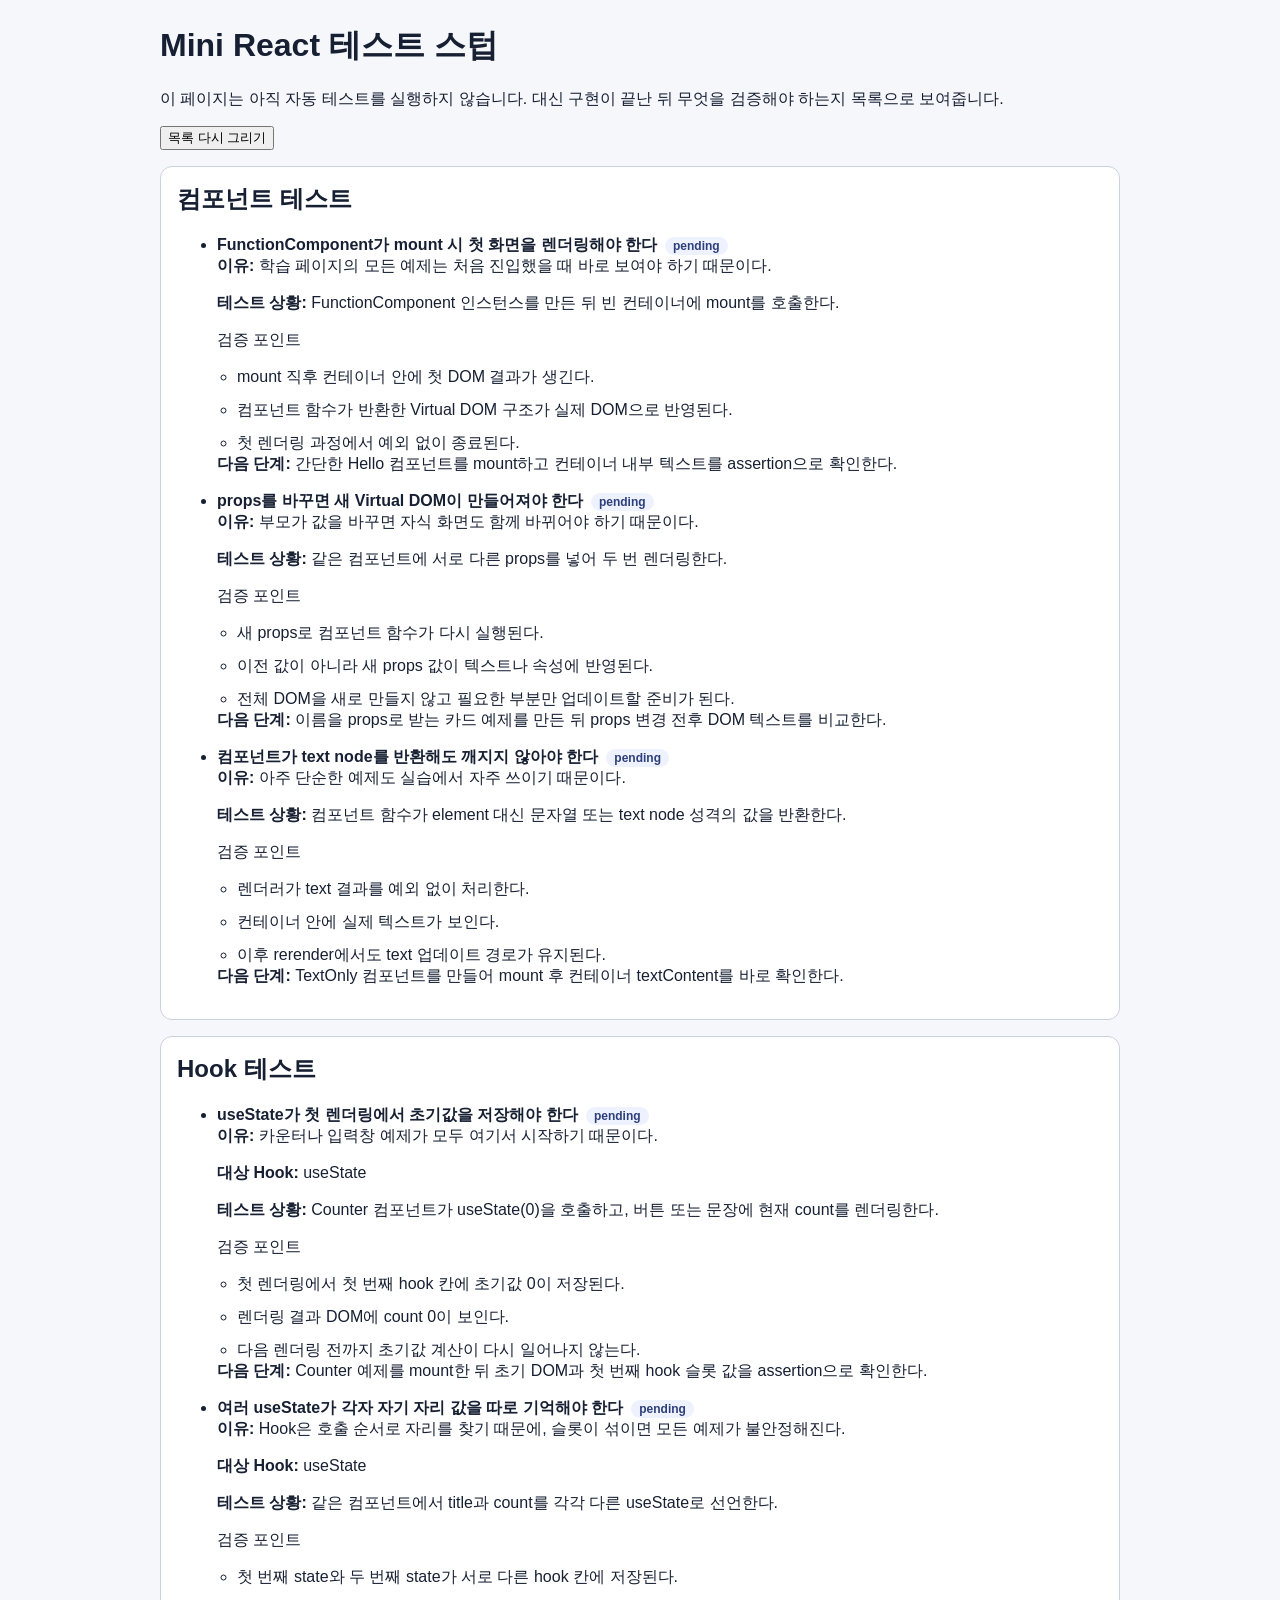
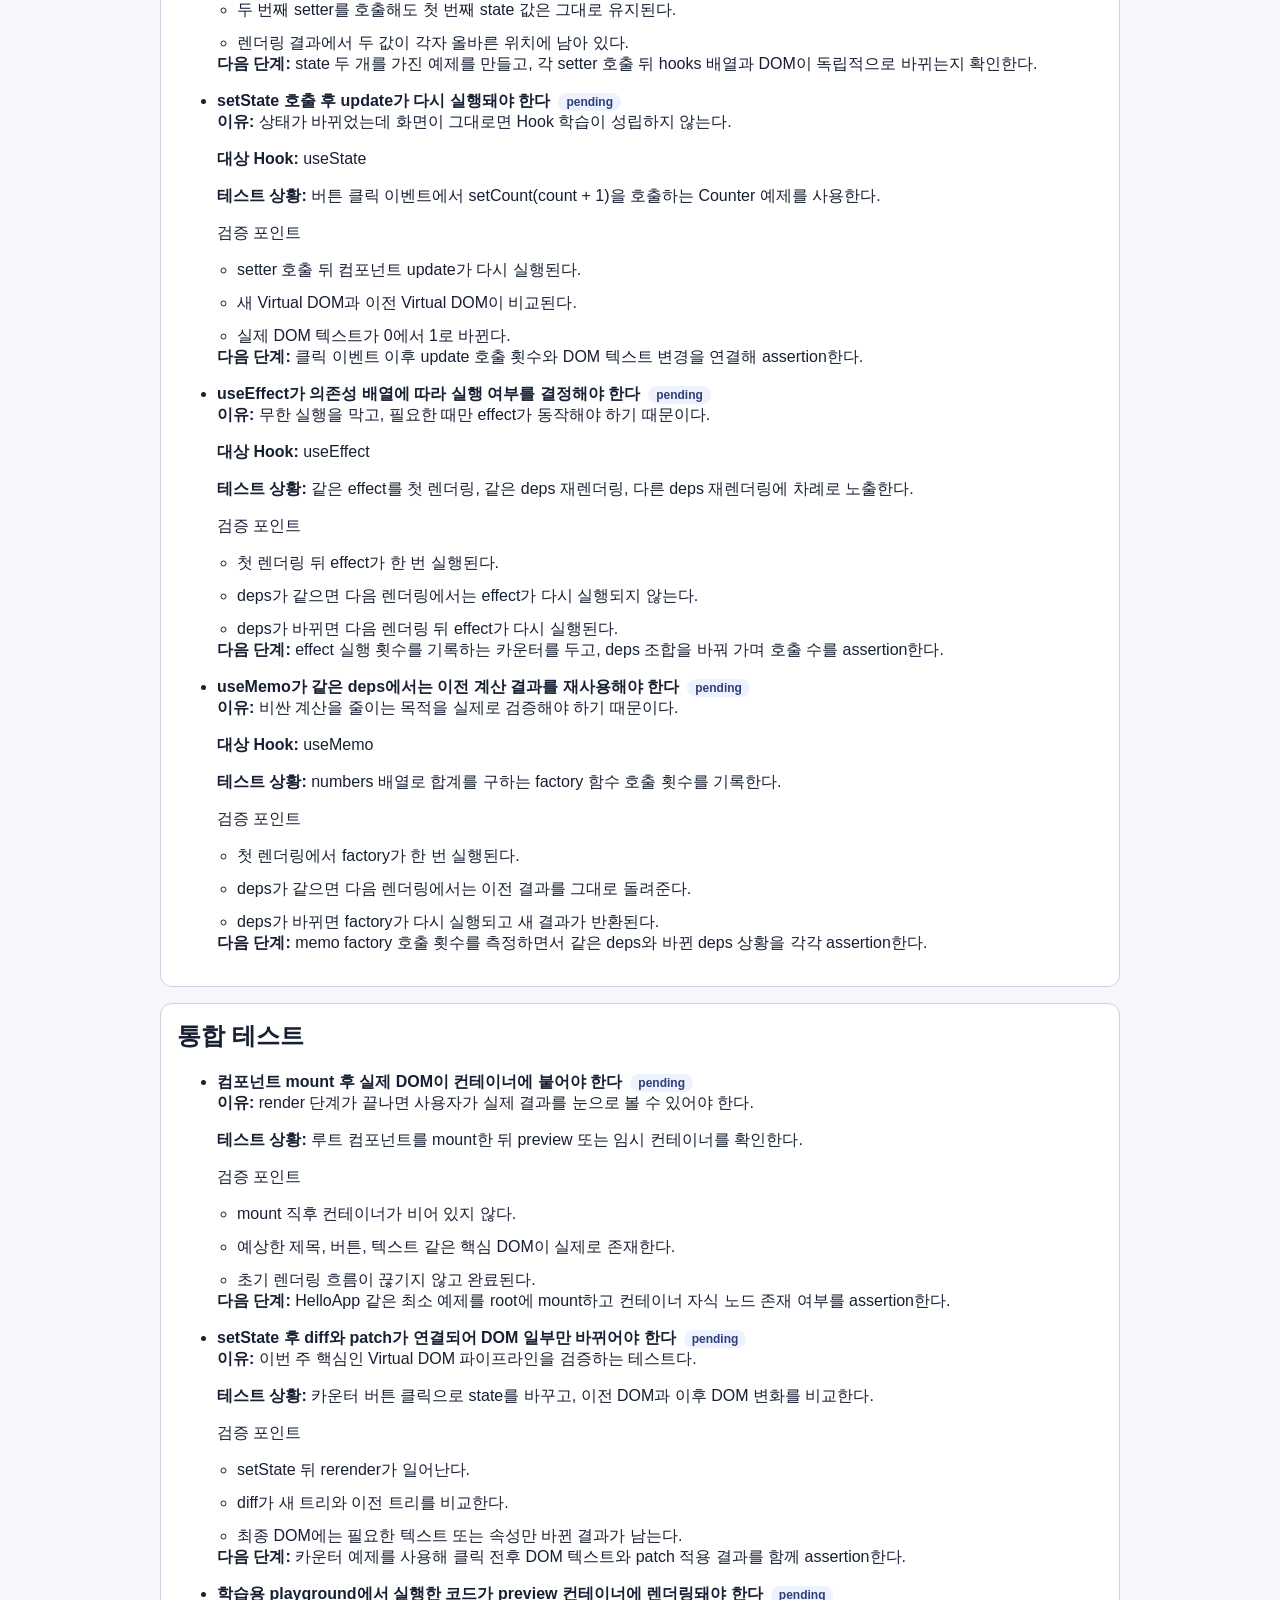
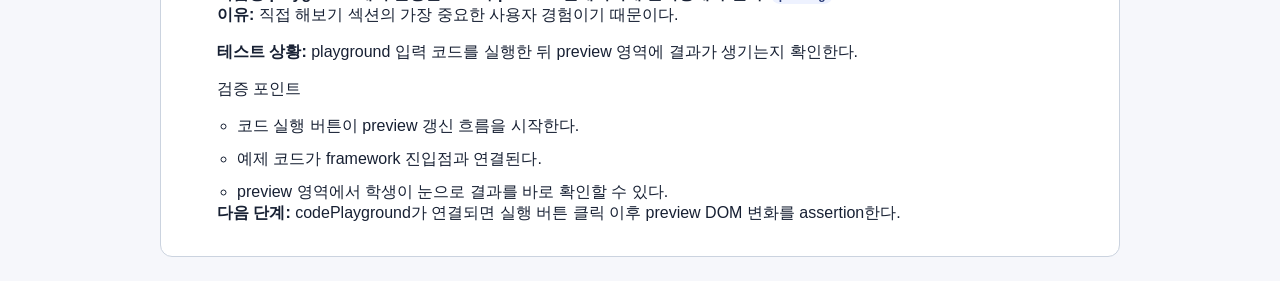
==== tests/framework.test.html @ f10bf64a "feat : pages.md, tests.md 추가 및 파일 주석추가 ## 작업 내용 - `src/pages/pages.md`, `tests/tests.md` 추가 - `src/p" ====
<!doctype html>
<html lang="ko">
  <head>
    <meta charset="UTF-8" />
    <meta name="viewport" content="width=device-width, initial-scale=1.0" />
    <title>Framework Test Stub</title>
    <style>
      /* 이 페이지는 "테스트 실행기"라기보다 "테스트 시나리오 뷰어"에 가깝다.
         그래서 화려한 UI보다는 각 항목을 읽기 쉬운 문서형 레이아웃으로 맞췄다. */
      body {
        margin: 0;
        padding: 24px;
        background: #f6f7fb;
        color: #172033;
        font-family: "Pretendard", "Apple SD Gothic Neo", sans-serif;
      }

      main {
        max-width: 960px;
        margin: 0 auto;
      }

      section {
        margin-top: 16px;
        padding: 16px;
        border: 1px solid #cbd3df;
        border-radius: 12px;
        background: white;
      }

      h1,
      h2,
      p {
        margin-top: 0;
      }

      li + li {
        margin-top: 12px;
      }

      .status {
        display: inline-block;
        padding: 2px 8px;
        border-radius: 999px;
        background: #eef2ff;
        color: #2d3f7a;
        font-size: 12px;
        font-weight: 700;
      }

      .result-title-row {
        display: flex;
        gap: 8px;
        align-items: center;
        flex-wrap: wrap;
      }

      .result-title {
        margin-bottom: 0;
        font-weight: 700;
      }

      .details-list {
        margin-top: 0;
        padding-left: 20px;
      }
    </style>
  </head>
  <body>
    <main>
      <h1>Mini React 테스트 스텁</h1>
      <p>
        이 페이지는 아직 자동 테스트를 실행하지 않습니다.
        대신 구현이 끝난 뒤 무엇을 검증해야 하는지 목록으로 보여줍니다.
      </p>

      <!-- 새 시나리오를 추가했을 때 브라우저에서 바로 다시 그려 볼 수 있도록
           단순 refresh 버튼을 두었다. -->
      <button id="refresh-button" type="button">목록 다시 그리기</button>
      <div id="results"></div>
    </main>

    <script type="module">
      // 각 모듈은 "실행 결과"라기보다 "테스트 시나리오 데이터"를 내보낸다.
      // 이 HTML은 그 데이터를 받아 읽기 좋은 형태로 렌더링하는 역할을 맡는다.
      import { runComponentStubTests } from './component.test.js';
      import { runHookStubTests } from './hooks.test.js';
      import { runIntegrationStubTests } from './integration.test.js';

      const resultsRoot = document.querySelector('#results');
      const refreshButton = document.querySelector('#refresh-button');

      // 한 줄 설명 항목을 "라벨: 내용" 형태로 붙이는 helper다.
      // 예: 이유, 대상 Hook, 테스트 상황, 다음 단계
      function appendDetail(container, label, text) {
        if (!text) return;

        const paragraph = document.createElement('p');
        const strong = document.createElement('strong');

        strong.textContent = `${label}: `;
        paragraph.append(strong, text);
        container.appendChild(paragraph);
      }

      // 여러 개의 검증 포인트처럼 리스트가 필요한 경우에 쓰는 helper다.
      function appendListDetail(container, label, items) {
        if (!Array.isArray(items) || items.length === 0) return;

        const heading = document.createElement('p');
        const list = document.createElement('ul');

        heading.textContent = label;
        list.className = 'details-list';

        for (const item of items) {
          const li = document.createElement('li');
          li.textContent = item;
          list.appendChild(li);
        }

        container.append(heading, list);
      }

      // 테스트 그룹 하나를 section으로 렌더링한다.
      // 컴포넌트 / Hook / 통합 테스트가 모두 같은 패턴을 쓰므로 공통 함수로 묶었다.
      function renderGroup(title, results) {
        const section = document.createElement('section');
        const heading = document.createElement('h2');
        const list = document.createElement('ul');

        heading.textContent = title;
        section.appendChild(heading);

        for (const result of results) {
          const item = document.createElement('li');
          const titleRow = document.createElement('div');
          const name = document.createElement('p');
          const badge = document.createElement('span');

          titleRow.className = 'result-title-row';
          name.className = 'result-title';
          badge.className = 'status';

          name.textContent = result.name;
          badge.textContent = result.status;

          titleRow.append(name, badge);
          item.appendChild(titleRow);

          appendDetail(item, '이유', result.reason);
          appendDetail(item, '대상 Hook', result.hook);
          appendDetail(item, '테스트 상황', result.setup);
          appendListDetail(item, '검증 포인트', result.checkpoints);
          appendDetail(item, '다음 단계', result.nextStep);

          list.appendChild(item);
        }

        section.appendChild(list);
        return section;
      }

      // 세 종류의 테스트 시나리오를 한 번에 다시 그린다.
      function renderAll() {
        resultsRoot.replaceChildren(
          renderGroup('컴포넌트 테스트', runComponentStubTests()),
          renderGroup('Hook 테스트', runHookStubTests()),
          renderGroup('통합 테스트', runIntegrationStubTests()),
        );
      }

      refreshButton.addEventListener('click', renderAll);
      renderAll();
    </script>
  </body>
</html>
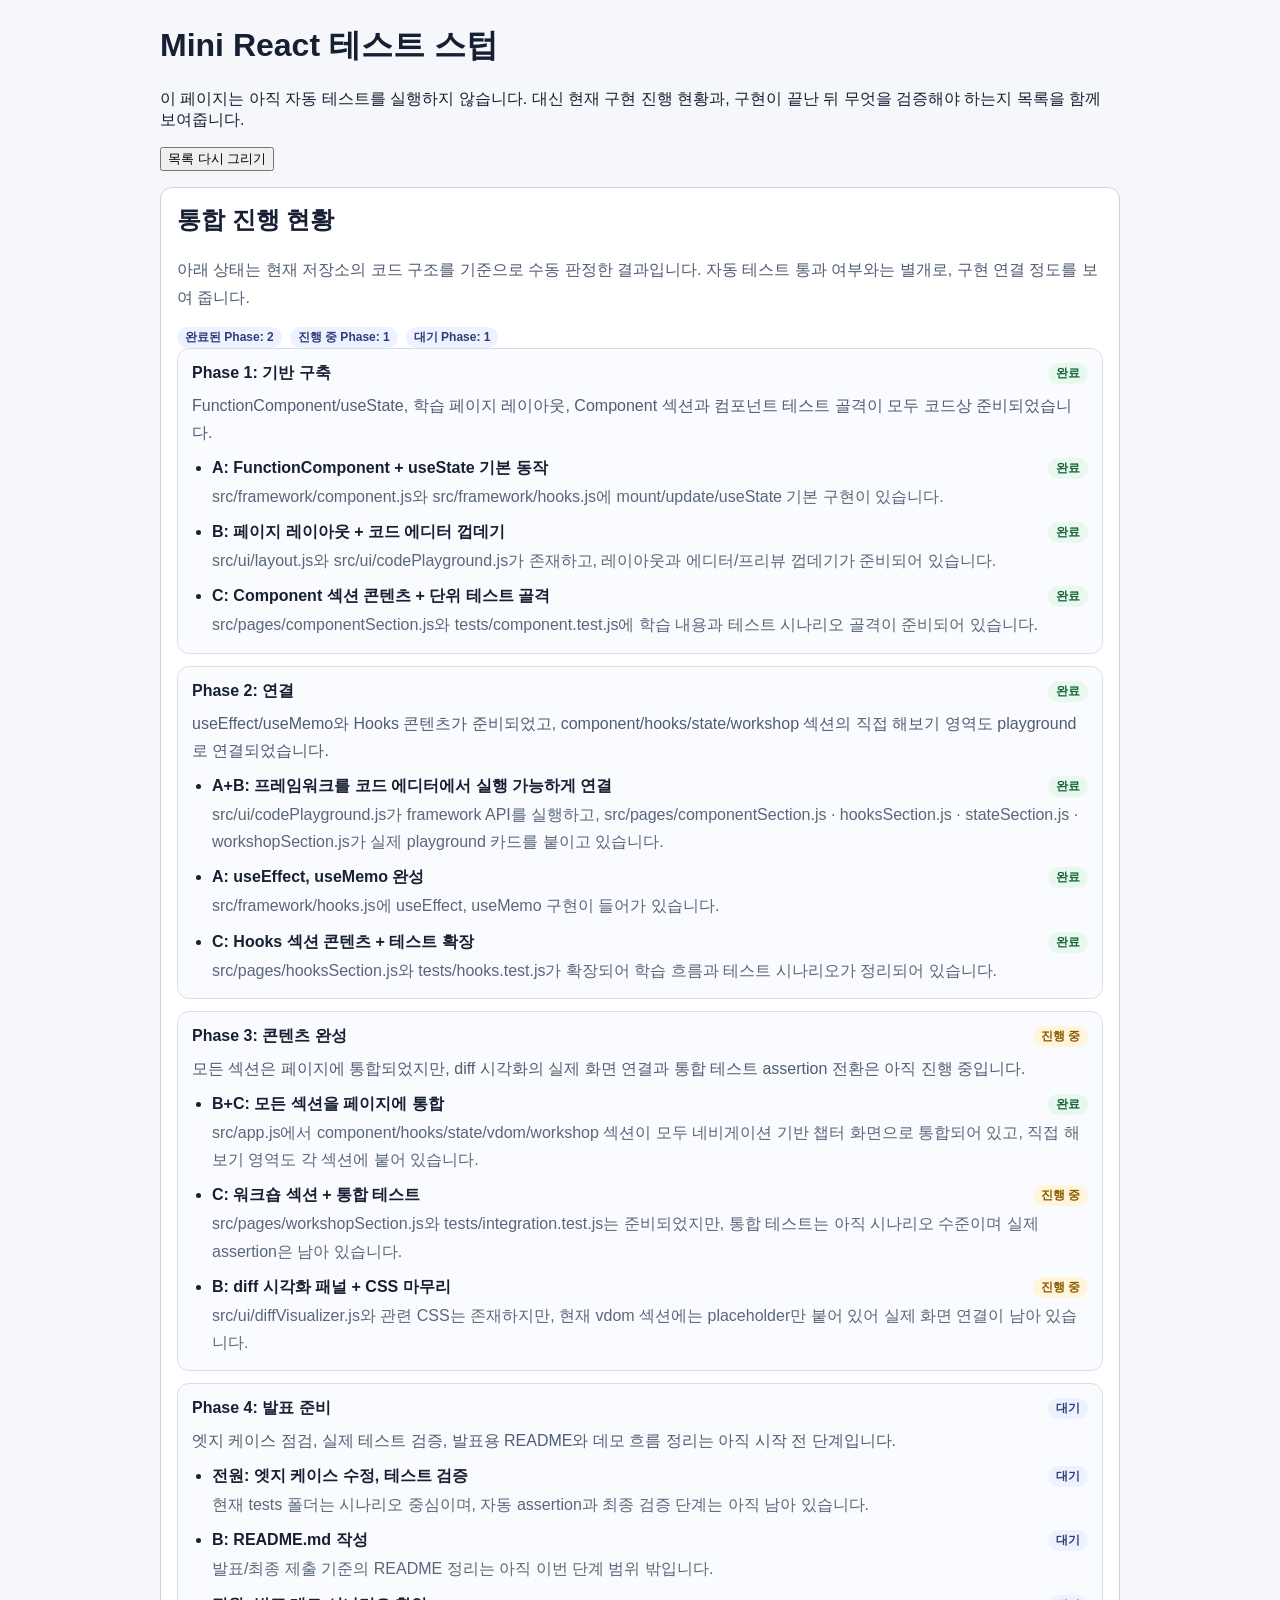
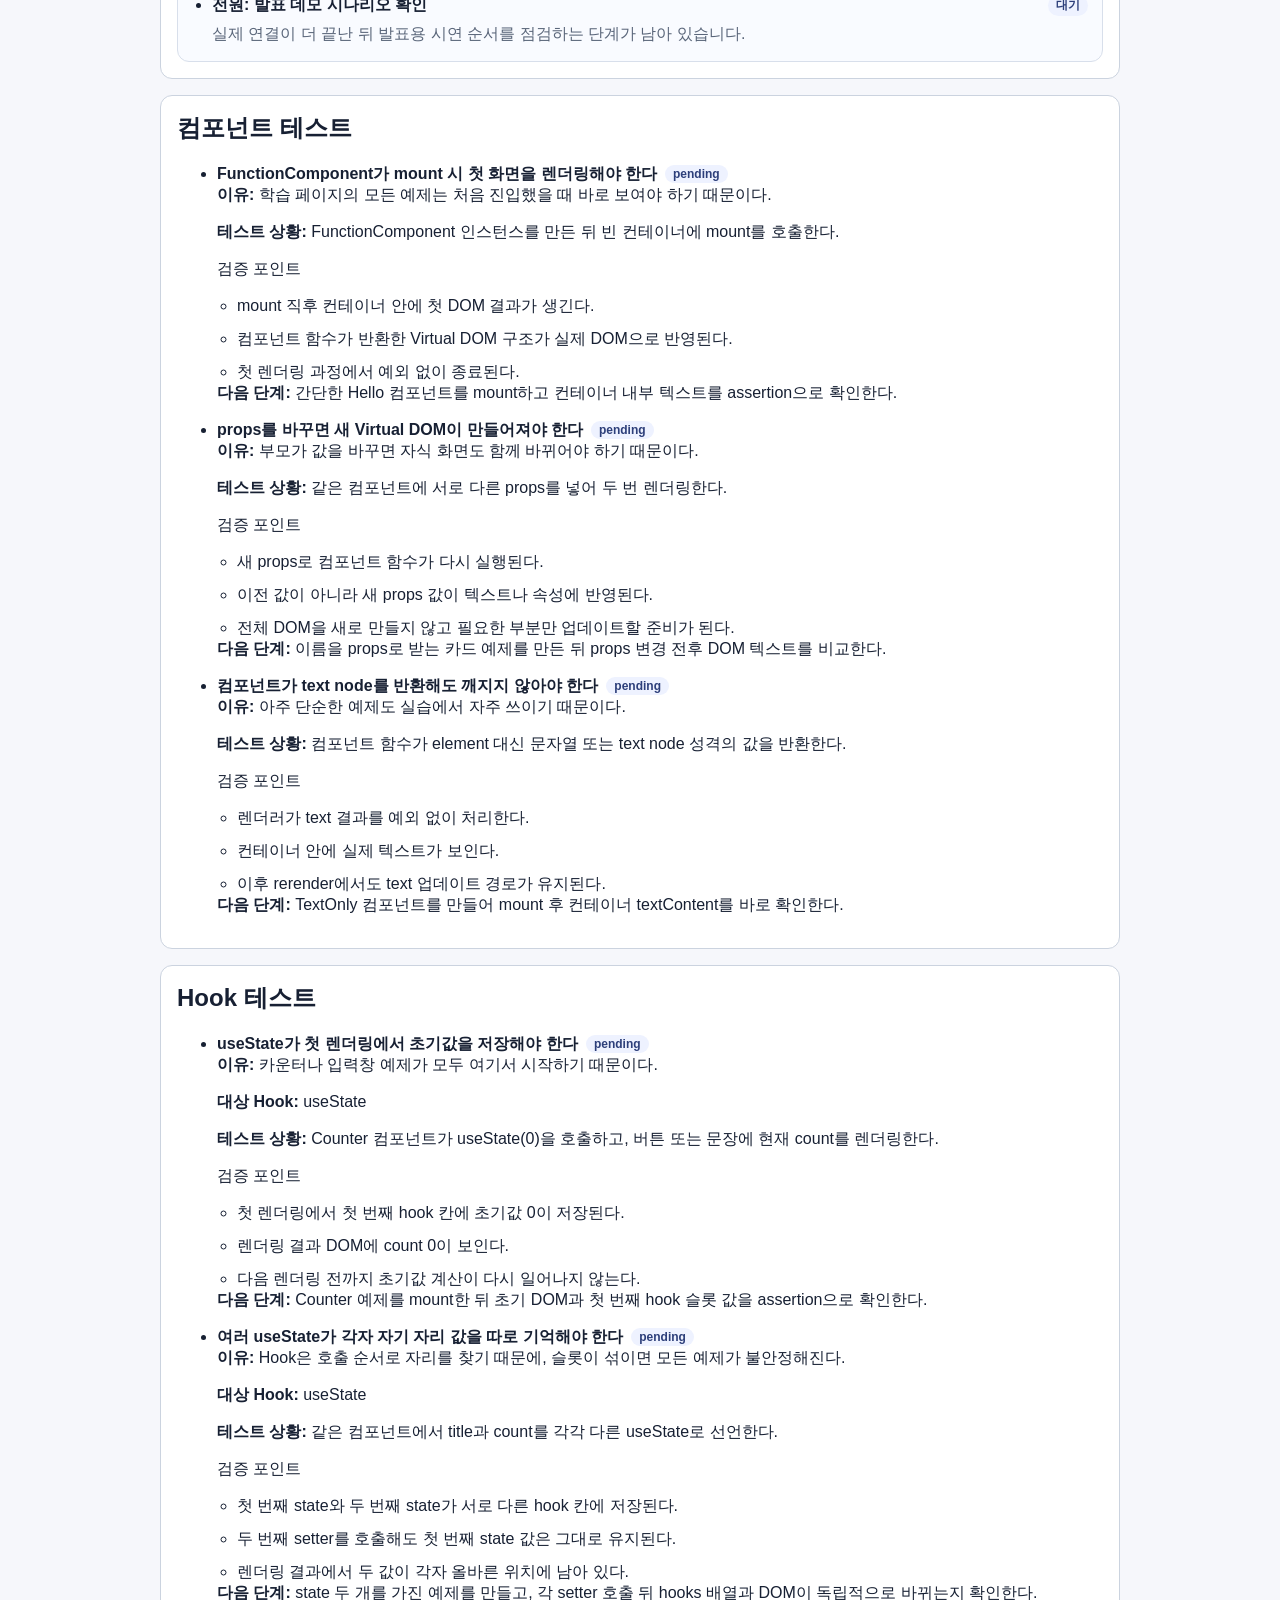
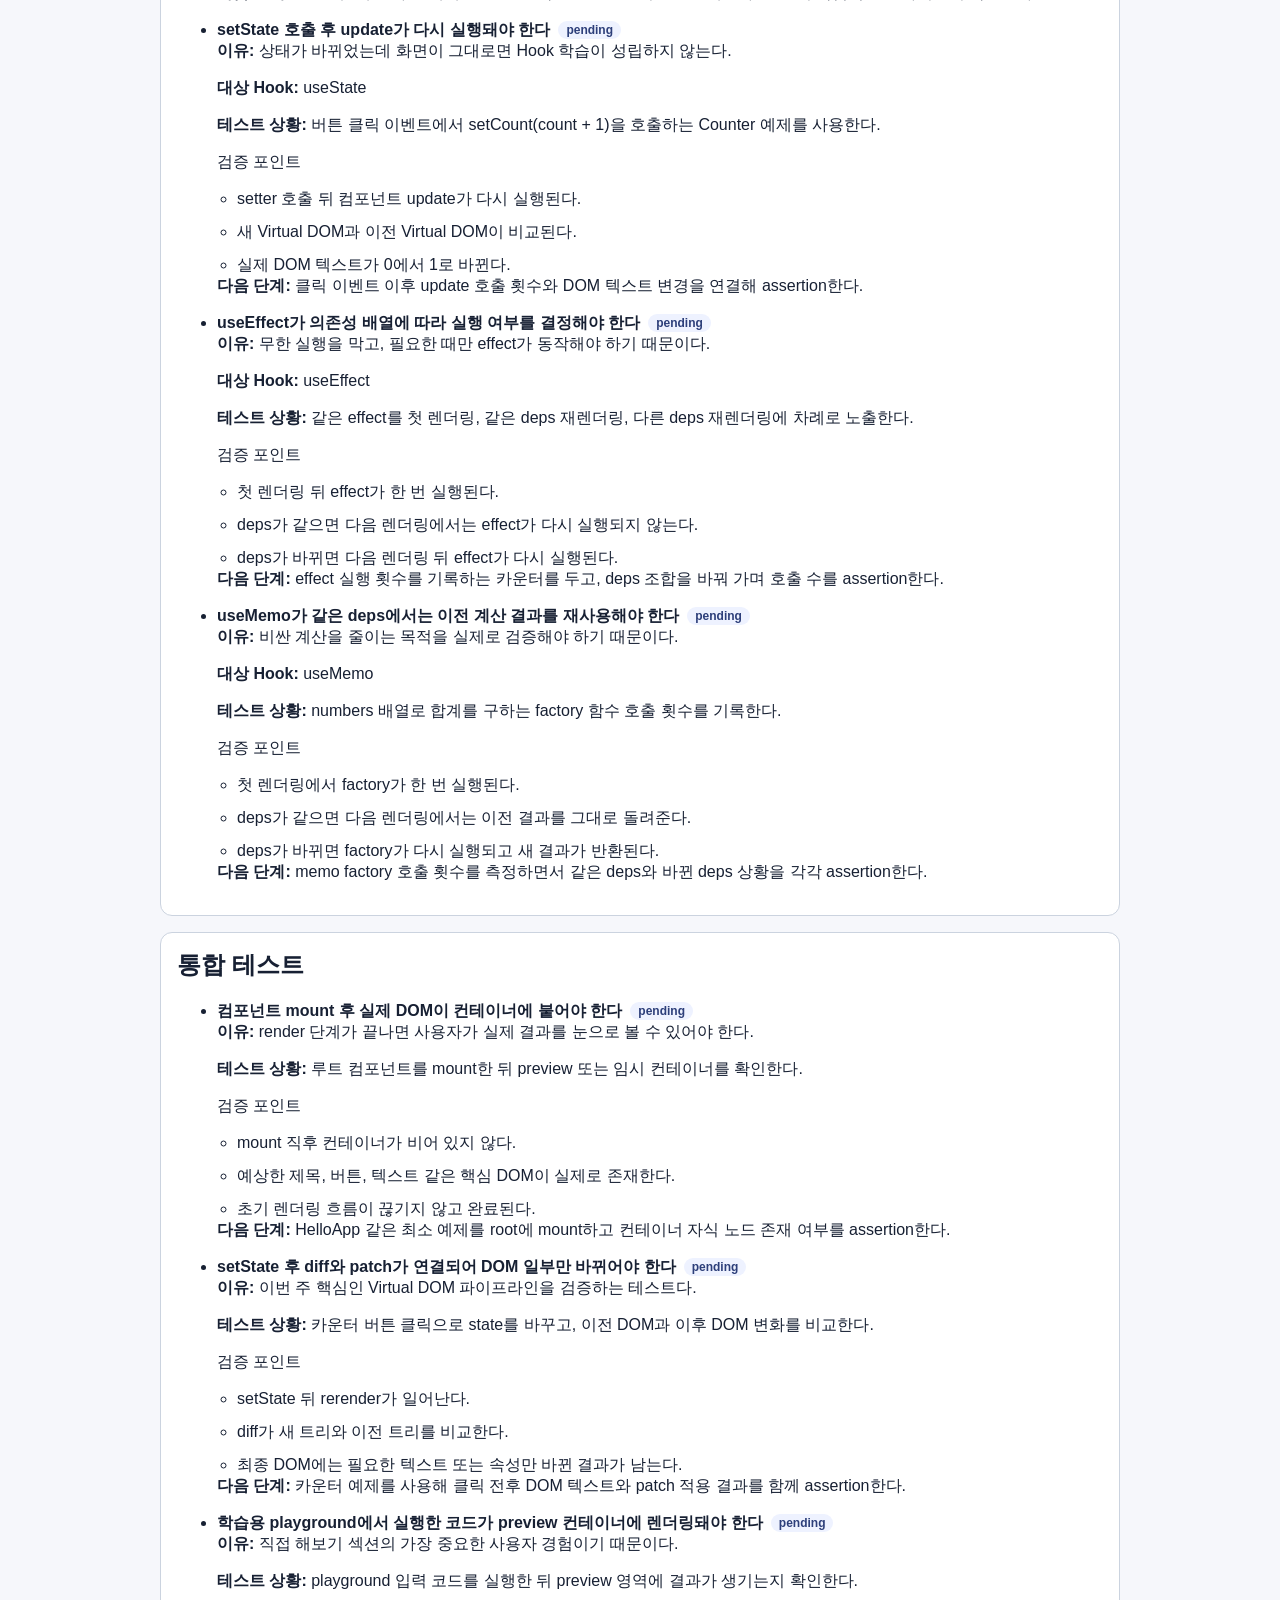
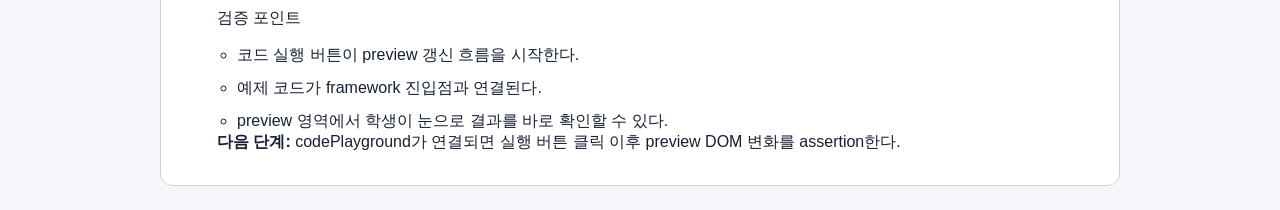
==== commit bb05586c: "feat(pages): 학습 섹션 직접 해보기 playground 연결 - component/hooks/state/workshop 섹션의 starter code를 실행 가능한 pl" ====
--- a/tests/framework.test.html
+++ b/tests/framework.test.html
@@ -64,6 +64,79 @@
         margin-top: 0;
         padding-left: 20px;
       }
+
+      .progress-note {
+        color: #4f5d73;
+        line-height: 1.7;
+      }
+
+      .progress-counts {
+        display: flex;
+        flex-wrap: wrap;
+        gap: 8px;
+        margin: 12px 0 0;
+      }
+
+      .progress-grid {
+        display: grid;
+        gap: 12px;
+      }
+
+      .phase-card {
+        border: 1px solid #d8dfeb;
+        border-radius: 12px;
+        background: #f9fbff;
+        padding: 14px;
+      }
+
+      .phase-header {
+        display: flex;
+        gap: 8px;
+        align-items: center;
+        justify-content: space-between;
+        flex-wrap: wrap;
+      }
+
+      .phase-title {
+        margin-bottom: 0;
+        font-weight: 800;
+      }
+
+      .phase-summary {
+        margin: 8px 0 0;
+        color: #4f5d73;
+        line-height: 1.7;
+      }
+
+      .phase-task-list {
+        margin: 12px 0 0;
+        padding-left: 20px;
+      }
+
+      .phase-task-title {
+        font-weight: 700;
+      }
+
+      .phase-task-note {
+        margin: 4px 0 0;
+        color: #5a667a;
+        line-height: 1.7;
+      }
+
+      .status-completed {
+        background: #e8f8ee;
+        color: #17653a;
+      }
+
+      .status-in_progress {
+        background: #fff5db;
+        color: #8a5a00;
+      }
+
+      .status-pending {
+        background: #eef2ff;
+        color: #2d3f7a;
+      }
     </style>
   </head>
   <body>
@@ -71,12 +144,13 @@
       <h1>Mini React 테스트 스텁</h1>
       <p>
         이 페이지는 아직 자동 테스트를 실행하지 않습니다.
-        대신 구현이 끝난 뒤 무엇을 검증해야 하는지 목록으로 보여줍니다.
+        대신 현재 구현 진행 현황과, 구현이 끝난 뒤 무엇을 검증해야 하는지 목록을 함께 보여줍니다.
       </p>
 
       <!-- 새 시나리오를 추가했을 때 브라우저에서 바로 다시 그려 볼 수 있도록
            단순 refresh 버튼을 두었다. -->
       <button id="refresh-button" type="button">목록 다시 그리기</button>
+      <div id="progress"></div>
       <div id="results"></div>
     </main>
 
@@ -87,8 +161,198 @@
       import { runHookStubTests } from './hooks.test.js';
       import { runIntegrationStubTests } from './integration.test.js';
 
+      // 이 데이터는 "현재 로컬 코드 상태를 사람이 읽고 판정한 진행 현황"이다.
+      // 실제 자동 테스트 결과와는 다르므로, 아래 시나리오 목록과는 별도로 보여 준다.
+      const PROJECT_PROGRESS = [
+        {
+          phase: 'Phase 1: 기반 구축',
+          status: 'completed',
+          summary: 'FunctionComponent/useState, 학습 페이지 레이아웃, Component 섹션과 컴포넌트 테스트 골격이 모두 코드상 준비되었습니다.',
+          tasks: [
+            {
+              name: 'A: FunctionComponent + useState 기본 동작',
+              status: 'completed',
+              note: 'src/framework/component.js와 src/framework/hooks.js에 mount/update/useState 기본 구현이 있습니다.',
+            },
+            {
+              name: 'B: 페이지 레이아웃 + 코드 에디터 껍데기',
+              status: 'completed',
+              note: 'src/ui/layout.js와 src/ui/codePlayground.js가 존재하고, 레이아웃과 에디터/프리뷰 껍데기가 준비되어 있습니다.',
+            },
+            {
+              name: 'C: Component 섹션 콘텐츠 + 단위 테스트 골격',
+              status: 'completed',
+              note: 'src/pages/componentSection.js와 tests/component.test.js에 학습 내용과 테스트 시나리오 골격이 준비되어 있습니다.',
+            },
+          ],
+        },
+        {
+          phase: 'Phase 2: 연결',
+          status: 'completed',
+          summary: 'useEffect/useMemo와 Hooks 콘텐츠가 준비되었고, component/hooks/state/workshop 섹션의 직접 해보기 영역도 playground로 연결되었습니다.',
+          tasks: [
+            {
+              name: 'A+B: 프레임워크를 코드 에디터에서 실행 가능하게 연결',
+              status: 'completed',
+              note: 'src/ui/codePlayground.js가 framework API를 실행하고, src/pages/componentSection.js · hooksSection.js · stateSection.js · workshopSection.js가 실제 playground 카드를 붙이고 있습니다.',
+            },
+            {
+              name: 'A: useEffect, useMemo 완성',
+              status: 'completed',
+              note: 'src/framework/hooks.js에 useEffect, useMemo 구현이 들어가 있습니다.',
+            },
+            {
+              name: 'C: Hooks 섹션 콘텐츠 + 테스트 확장',
+              status: 'completed',
+              note: 'src/pages/hooksSection.js와 tests/hooks.test.js가 확장되어 학습 흐름과 테스트 시나리오가 정리되어 있습니다.',
+            },
+          ],
+        },
+        {
+          phase: 'Phase 3: 콘텐츠 완성',
+          status: 'in_progress',
+          summary: '모든 섹션은 페이지에 통합되었지만, diff 시각화의 실제 화면 연결과 통합 테스트 assertion 전환은 아직 진행 중입니다.',
+          tasks: [
+            {
+              name: 'B+C: 모든 섹션을 페이지에 통합',
+              status: 'completed',
+              note: 'src/app.js에서 component/hooks/state/vdom/workshop 섹션이 모두 네비게이션 기반 챕터 화면으로 통합되어 있고, 직접 해보기 영역도 각 섹션에 붙어 있습니다.',
+            },
+            {
+              name: 'C: 워크숍 섹션 + 통합 테스트',
+              status: 'in_progress',
+              note: 'src/pages/workshopSection.js와 tests/integration.test.js는 준비되었지만, 통합 테스트는 아직 시나리오 수준이며 실제 assertion은 남아 있습니다.',
+            },
+            {
+              name: 'B: diff 시각화 패널 + CSS 마무리',
+              status: 'in_progress',
+              note: 'src/ui/diffVisualizer.js와 관련 CSS는 존재하지만, 현재 vdom 섹션에는 placeholder만 붙어 있어 실제 화면 연결이 남아 있습니다.',
+            },
+          ],
+        },
+        {
+          phase: 'Phase 4: 발표 준비',
+          status: 'pending',
+          summary: '엣지 케이스 점검, 실제 테스트 검증, 발표용 README와 데모 흐름 정리는 아직 시작 전 단계입니다.',
+          tasks: [
+            {
+              name: '전원: 엣지 케이스 수정, 테스트 검증',
+              status: 'pending',
+              note: '현재 tests 폴더는 시나리오 중심이며, 자동 assertion과 최종 검증 단계는 아직 남아 있습니다.',
+            },
+            {
+              name: 'B: README.md 작성',
+              status: 'pending',
+              note: '발표/최종 제출 기준의 README 정리는 아직 이번 단계 범위 밖입니다.',
+            },
+            {
+              name: '전원: 발표 데모 시나리오 확인',
+              status: 'pending',
+              note: '실제 연결이 더 끝난 뒤 발표용 시연 순서를 점검하는 단계가 남아 있습니다.',
+            },
+          ],
+        },
+      ];
+
+      const STATUS_LABELS = {
+        completed: '완료',
+        in_progress: '진행 중',
+        pending: '대기',
+      };
+
+      const progressRoot = document.querySelector('#progress');
       const resultsRoot = document.querySelector('#results');
       const refreshButton = document.querySelector('#refresh-button');
+
+      function createStatusBadge(status) {
+        const badge = document.createElement('span');
+        badge.className = `status status-${status}`;
+        badge.textContent = STATUS_LABELS[status] || status;
+        return badge;
+      }
+
+      function renderProgress(phases) {
+        const section = document.createElement('section');
+        const heading = document.createElement('h2');
+        const note = document.createElement('p');
+        const counts = document.createElement('div');
+        const grid = document.createElement('div');
+
+        heading.textContent = '통합 진행 현황';
+        note.className = 'progress-note';
+        note.textContent =
+          '아래 상태는 현재 저장소의 코드 구조를 기준으로 수동 판정한 결과입니다. 자동 테스트 통과 여부와는 별개로, 구현 연결 정도를 보여 줍니다.';
+        counts.className = 'progress-counts';
+        grid.className = 'progress-grid';
+
+        const phaseCounts = phases.reduce(
+          (acc, phase) => {
+            acc[phase.status] += 1;
+            return acc;
+          },
+          { completed: 0, in_progress: 0, pending: 0 },
+        );
+
+        counts.append(
+          createCountBadge('완료된 Phase', phaseCounts.completed),
+          createCountBadge('진행 중 Phase', phaseCounts.in_progress),
+          createCountBadge('대기 Phase', phaseCounts.pending),
+        );
+
+        for (const phase of phases) {
+          grid.appendChild(renderPhaseCard(phase));
+        }
+
+        section.append(heading, note, counts, grid);
+        return section;
+      }
+
+      function createCountBadge(label, count) {
+        const badge = document.createElement('span');
+        badge.className = 'status';
+        badge.textContent = `${label}: ${count}`;
+        return badge;
+      }
+
+      function renderPhaseCard(phase) {
+        const card = document.createElement('article');
+        const header = document.createElement('div');
+        const title = document.createElement('p');
+        const summary = document.createElement('p');
+        const list = document.createElement('ul');
+
+        card.className = 'phase-card';
+        header.className = 'phase-header';
+        title.className = 'phase-title';
+        summary.className = 'phase-summary';
+        list.className = 'phase-task-list';
+
+        title.textContent = phase.phase;
+        summary.textContent = phase.summary;
+
+        header.append(title, createStatusBadge(phase.status));
+
+        for (const task of phase.tasks) {
+          const item = document.createElement('li');
+          const taskRow = document.createElement('div');
+          const taskTitle = document.createElement('span');
+          const taskNote = document.createElement('p');
+
+          taskRow.className = 'phase-header';
+          taskTitle.className = 'phase-task-title';
+          taskNote.className = 'phase-task-note';
+
+          taskTitle.textContent = task.name;
+          taskNote.textContent = task.note;
+
+          taskRow.append(taskTitle, createStatusBadge(task.status));
+          item.append(taskRow, taskNote);
+          list.appendChild(item);
+        }
+
+        card.append(header, summary, list);
+        return card;
+      }
 
       // 한 줄 설명 항목을 "라벨: 내용" 형태로 붙이는 helper다.
       // 예: 이유, 대상 Hook, 테스트 상황, 다음 단계
@@ -163,6 +427,7 @@
 
       // 세 종류의 테스트 시나리오를 한 번에 다시 그린다.
       function renderAll() {
+        progressRoot.replaceChildren(renderProgress(PROJECT_PROGRESS));
         resultsRoot.replaceChildren(
           renderGroup('컴포넌트 테스트', runComponentStubTests()),
           renderGroup('Hook 테스트', runHookStubTests()),
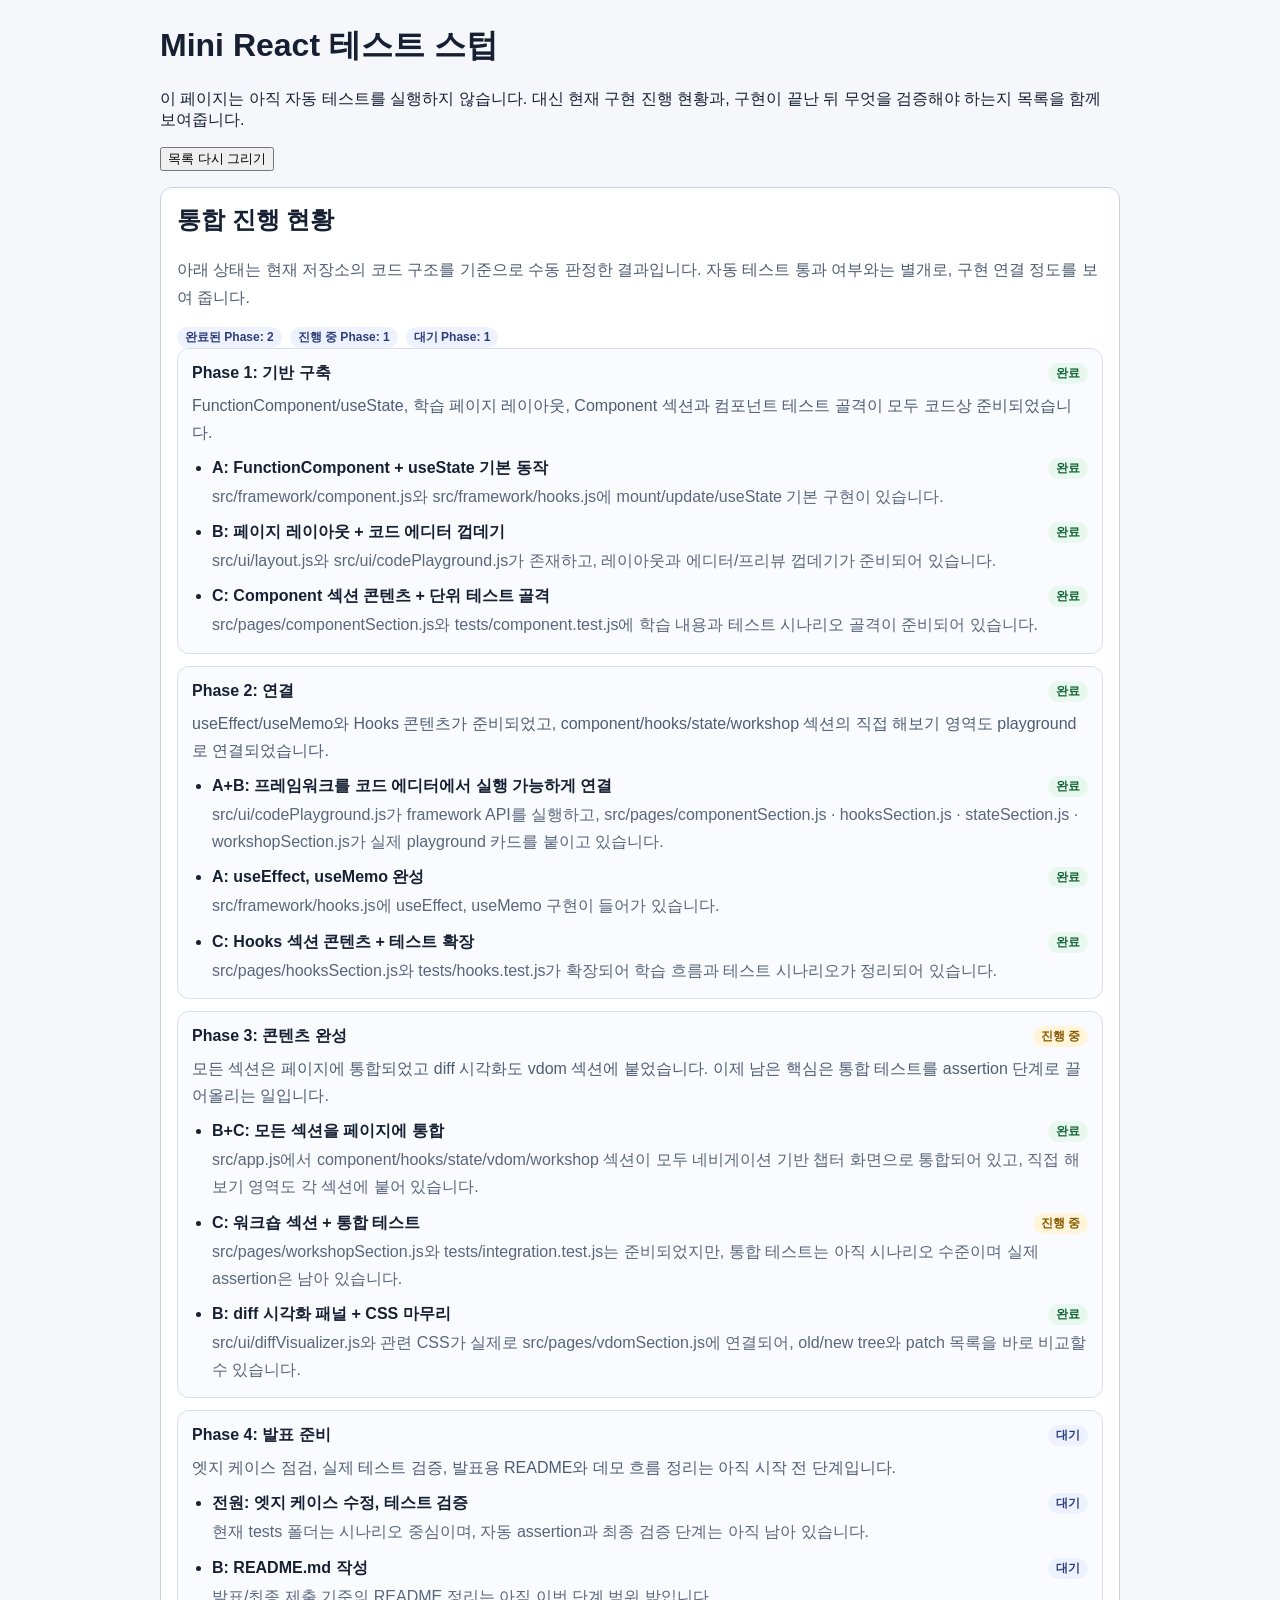
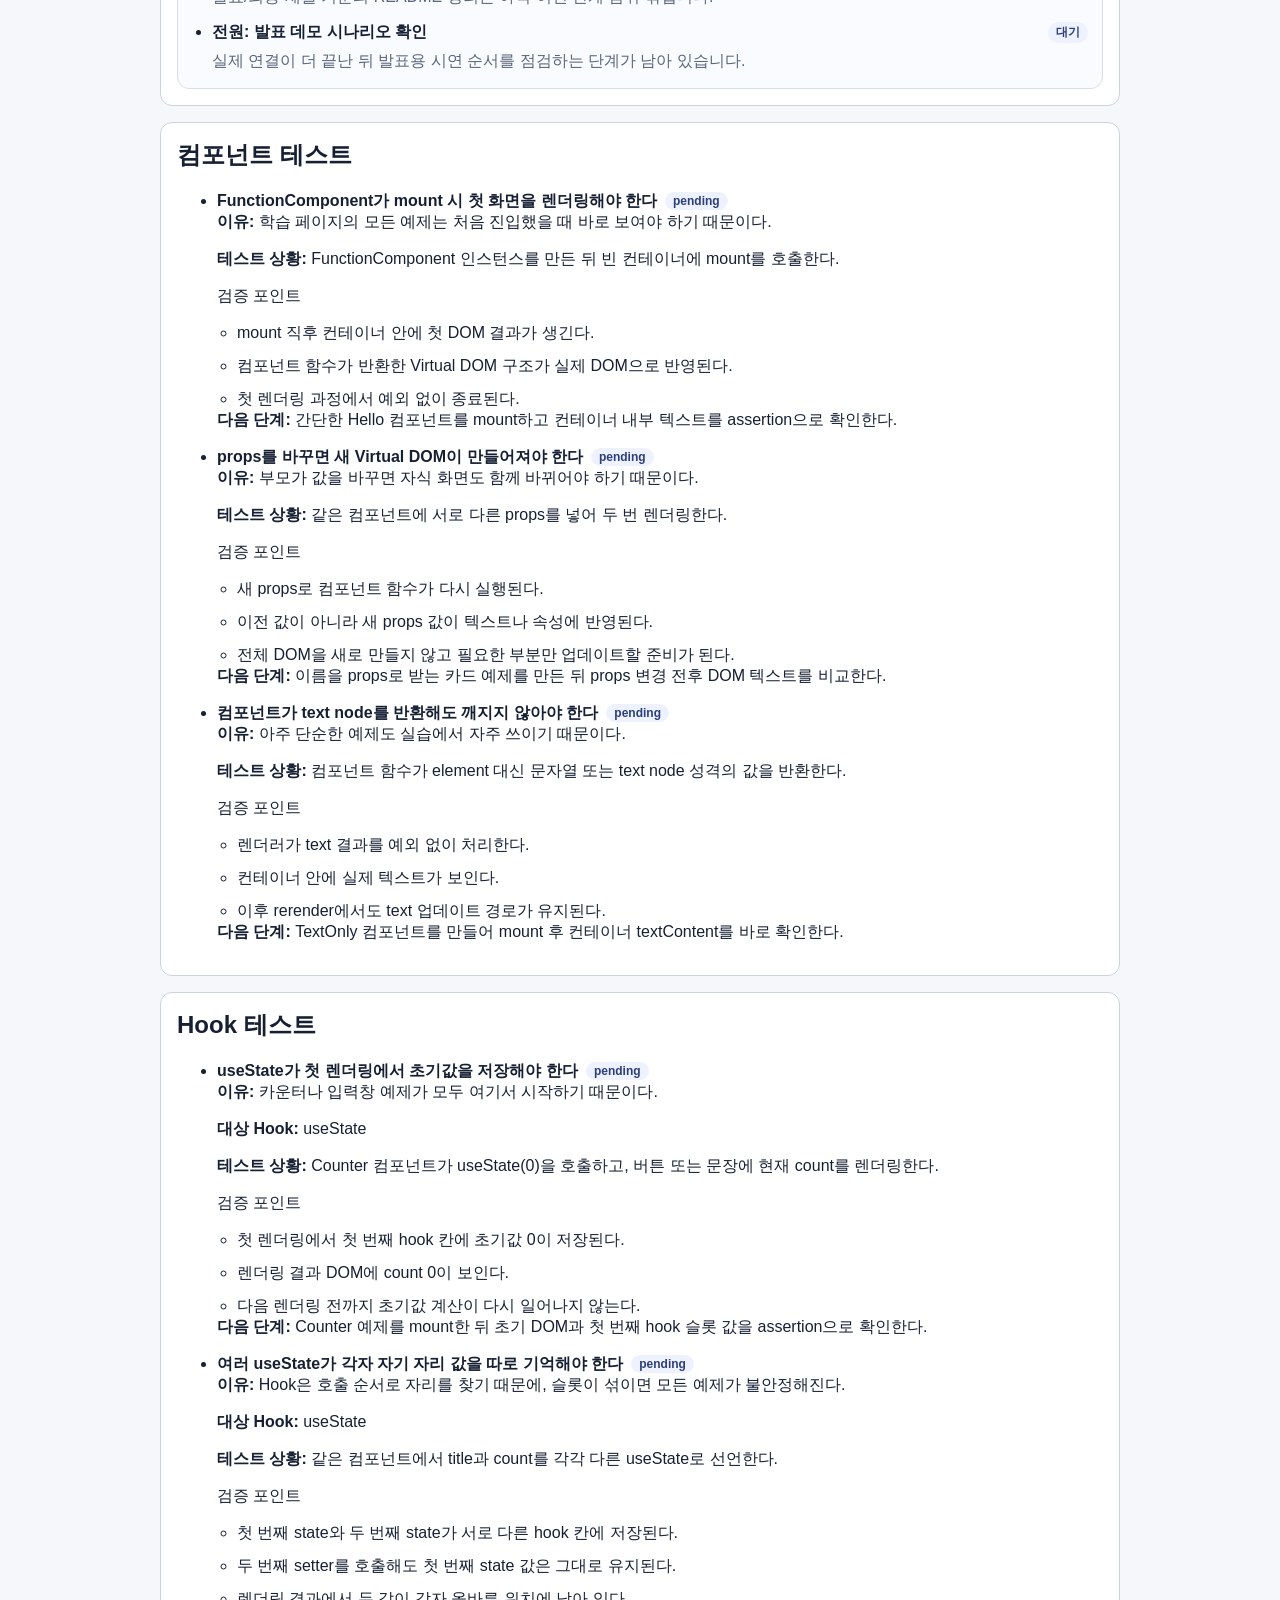
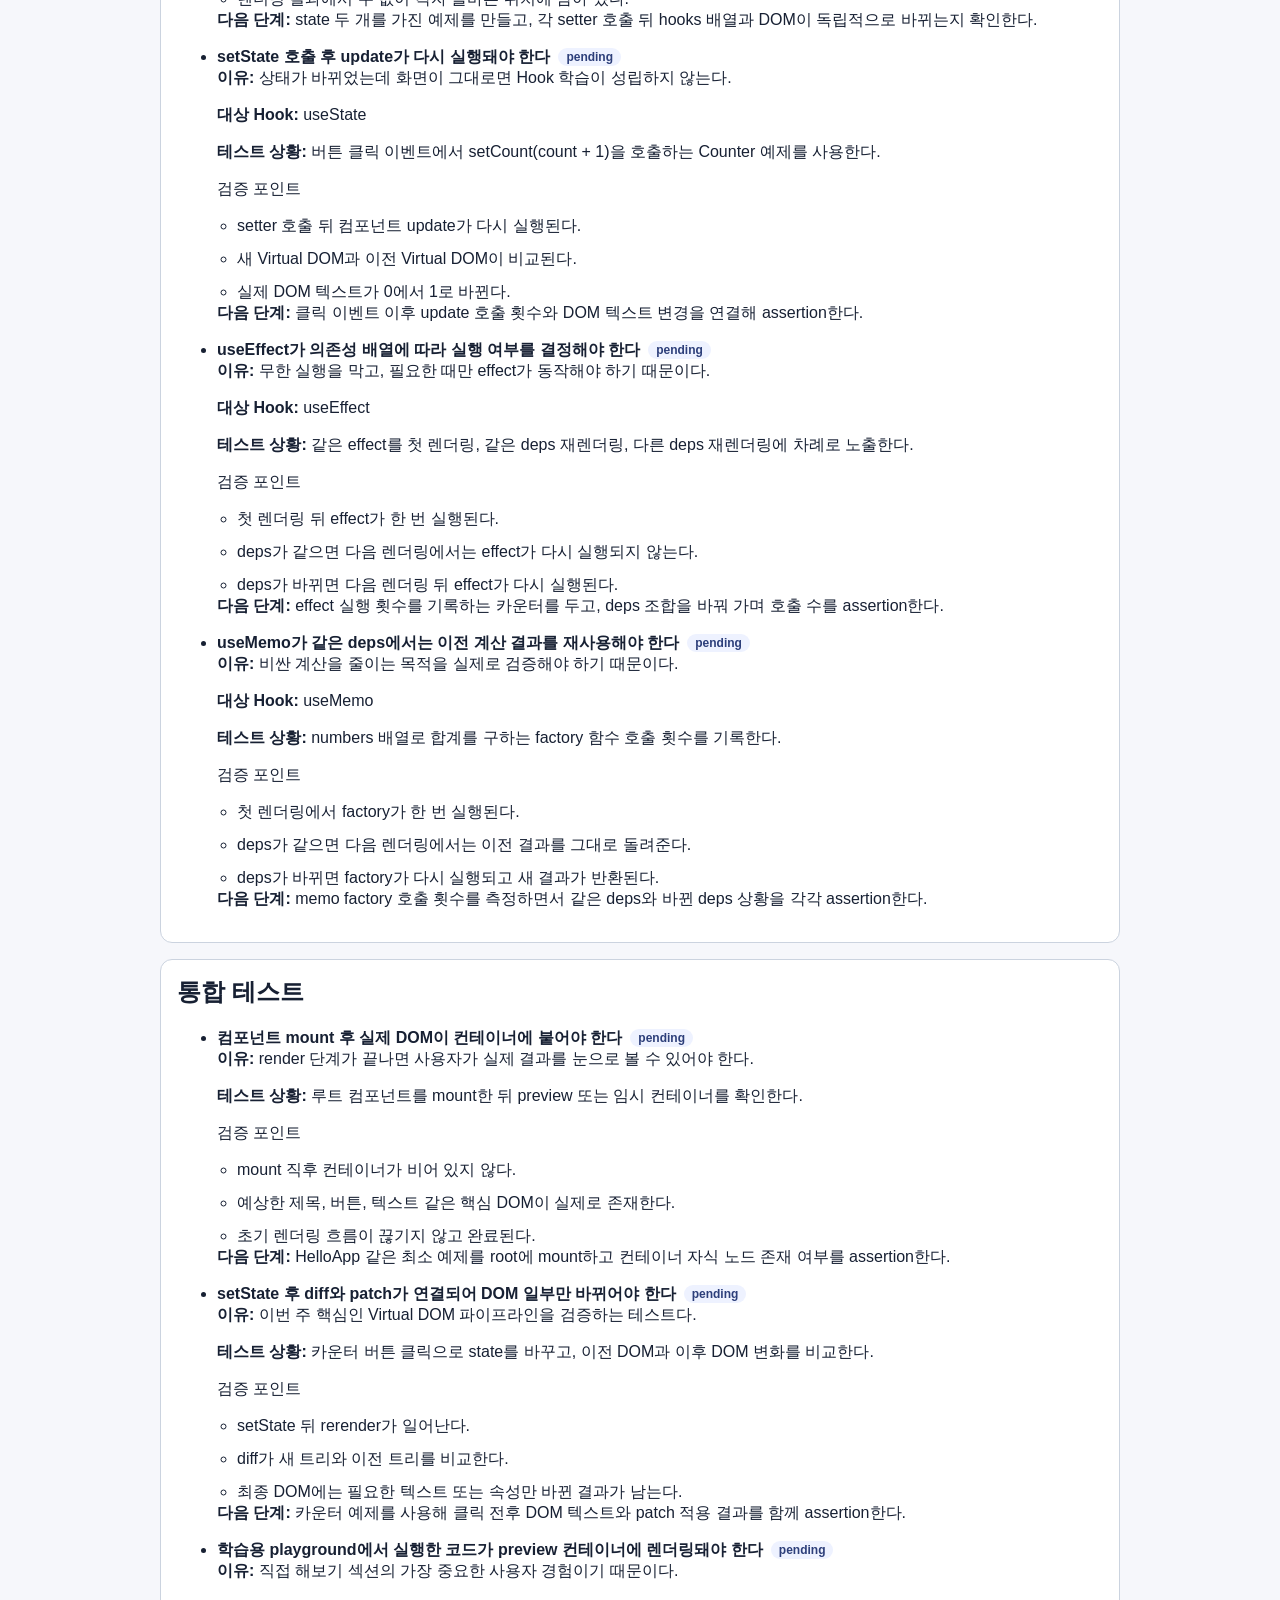
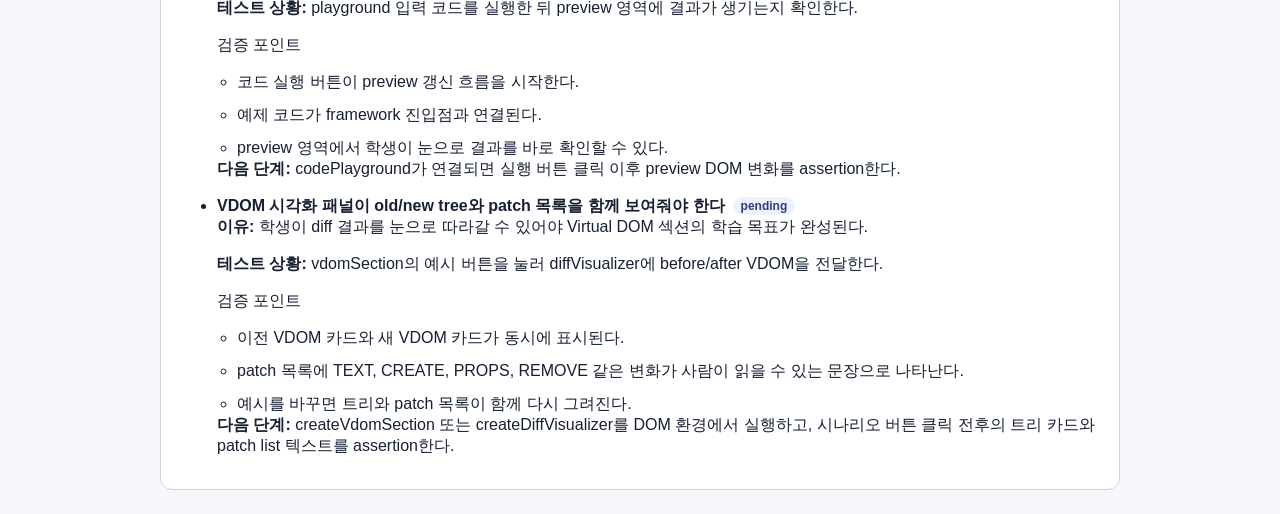
==== commit 35f1a708: "feat(pages): vdom 시각화 연결 및 테스트 시나리오 확장 - vdomSection에 diffVisualizer와 예시 시나리오 버튼 연결 - integration 테스" ====
--- a/tests/framework.test.html
+++ b/tests/framework.test.html
@@ -211,7 +211,7 @@
         {
           phase: 'Phase 3: 콘텐츠 완성',
           status: 'in_progress',
-          summary: '모든 섹션은 페이지에 통합되었지만, diff 시각화의 실제 화면 연결과 통합 테스트 assertion 전환은 아직 진행 중입니다.',
+          summary: '모든 섹션은 페이지에 통합되었고 diff 시각화도 vdom 섹션에 붙었습니다. 이제 남은 핵심은 통합 테스트를 assertion 단계로 끌어올리는 일입니다.',
           tasks: [
             {
               name: 'B+C: 모든 섹션을 페이지에 통합',
@@ -225,8 +225,8 @@
             },
             {
               name: 'B: diff 시각화 패널 + CSS 마무리',
-              status: 'in_progress',
-              note: 'src/ui/diffVisualizer.js와 관련 CSS는 존재하지만, 현재 vdom 섹션에는 placeholder만 붙어 있어 실제 화면 연결이 남아 있습니다.',
+              status: 'completed',
+              note: 'src/ui/diffVisualizer.js와 관련 CSS가 실제로 src/pages/vdomSection.js에 연결되어, old/new tree와 patch 목록을 바로 비교할 수 있습니다.',
             },
           ],
         },
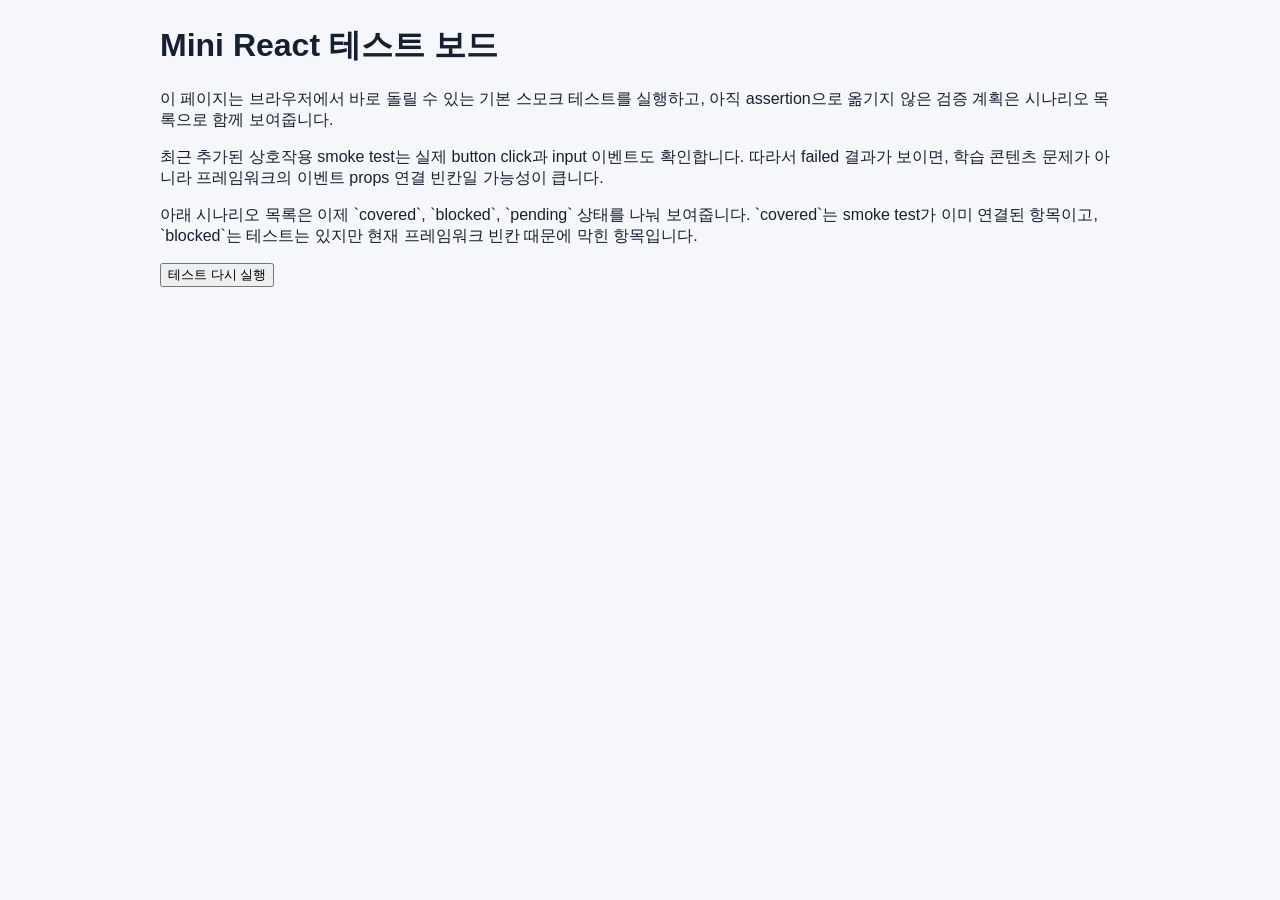
==== commit 1065a0ba: "Project completed" ====
--- a/tests/framework.test.html
+++ b/tests/framework.test.html
@@ -137,29 +137,63 @@
         background: #eef2ff;
         color: #2d3f7a;
       }
+
+      .status-covered {
+        background: #e0f2fe;
+        color: #0b4f71;
+      }
+
+      .status-blocked {
+        background: #fff1f2;
+        color: #9b1c1c;
+      }
+
+      .status-passed {
+        background: #e8f8ee;
+        color: #17653a;
+      }
+
+      .status-failed {
+        background: #fff1f2;
+        color: #9b1c1c;
+      }
+
+      .smoke-note {
+        color: #4f5d73;
+        line-height: 1.7;
+      }
     </style>
   </head>
   <body>
     <main>
-      <h1>Mini React 테스트 스텁</h1>
+      <h1>Mini React 테스트 보드</h1>
       <p>
-        이 페이지는 아직 자동 테스트를 실행하지 않습니다.
-        대신 현재 구현 진행 현황과, 구현이 끝난 뒤 무엇을 검증해야 하는지 목록을 함께 보여줍니다.
+        이 페이지는 브라우저에서 바로 돌릴 수 있는 기본 스모크 테스트를 실행하고,
+        아직 assertion으로 옮기지 않은 검증 계획은 시나리오 목록으로 함께 보여줍니다.
       </p>
-
-      <!-- 새 시나리오를 추가했을 때 브라우저에서 바로 다시 그려 볼 수 있도록
-           단순 refresh 버튼을 두었다. -->
-      <button id="refresh-button" type="button">목록 다시 그리기</button>
+      <p>
+        최근 추가된 상호작용 smoke test는 실제 button click과 input 이벤트도 확인합니다.
+        따라서 failed 결과가 보이면, 학습 콘텐츠 문제가 아니라 프레임워크의 이벤트 props 연결 빈칸일 가능성이 큽니다.
+      </p>
+
+      <!-- 테스트를 다시 실행하고 시나리오 화면도 함께 새로 그릴 수 있게 버튼을 둔다. -->
+      <p>
+        아래 시나리오 목록은 이제 `covered`, `blocked`, `pending` 상태를 나눠 보여줍니다.
+        `covered`는 smoke test가 이미 연결된 항목이고, `blocked`는 테스트는 있지만 현재 프레임워크 빈칸 때문에 막힌 항목입니다.
+      </p>
+      <button id="refresh-button" type="button">테스트 다시 실행</button>
       <div id="progress"></div>
+      <div id="smoke-results"></div>
+      <div id="blockers"></div>
       <div id="results"></div>
     </main>
 
     <script type="module">
-      // 각 모듈은 "실행 결과"라기보다 "테스트 시나리오 데이터"를 내보낸다.
-      // 이 HTML은 그 데이터를 받아 읽기 좋은 형태로 렌더링하는 역할을 맡는다.
-      import { runComponentStubTests } from './component.test.js';
-      import { runHookStubTests } from './hooks.test.js';
-      import { runIntegrationStubTests } from './integration.test.js';
+      // 각 모듈은 "실행 가능한 스모크 테스트"와 "남아 있는 테스트 시나리오"를 함께 내보낸다.
+      // 이 HTML은 그 결과를 읽기 좋은 형태로 렌더링하는 역할을 맡는다.
+      import { runComponentSmokeTests, runComponentStubTests } from './component.test.js';
+      import { runHookSmokeTests, runHookStubTests } from './hooks.test.js';
+      import { runIntegrationSmokeTests, runIntegrationStubTests } from './integration.test.js';
 
       // 이 데이터는 "현재 로컬 코드 상태를 사람이 읽고 판정한 진행 현황"이다.
       // 실제 자동 테스트 결과와는 다르므로, 아래 시나리오 목록과는 별도로 보여 준다.
@@ -210,8 +244,8 @@
         },
         {
           phase: 'Phase 3: 콘텐츠 완성',
-          status: 'in_progress',
-          summary: '모든 섹션은 페이지에 통합되었고 diff 시각화도 vdom 섹션에 붙었습니다. 이제 남은 핵심은 통합 테스트를 assertion 단계로 끌어올리는 일입니다.',
+          status: 'completed',
+          summary: '모든 섹션 통합, 워크숍 섹션 연결, VDOM 시각화, 통합 smoke test 시나리오까지 현재 저장소 기준으로 완료된 상태입니다.',
           tasks: [
             {
               name: 'B+C: 모든 섹션을 페이지에 통합',
@@ -220,8 +254,8 @@
             },
             {
               name: 'C: 워크숍 섹션 + 통합 테스트',
-              status: 'in_progress',
-              note: 'src/pages/workshopSection.js와 tests/integration.test.js는 준비되었지만, 통합 테스트는 아직 시나리오 수준이며 실제 assertion은 남아 있습니다.',
+              status: 'completed',
+              note: 'src/pages/workshopSection.js와 tests/integration.test.js에서 workshop preview 렌더, answer code 실행, 스킬 버튼 클릭에 따른 selectedSkill 변경까지 smoke test 범위에 포함돼 있습니다.',
             },
             {
               name: 'B: diff 시각화 패널 + CSS 마무리',
@@ -238,7 +272,7 @@
             {
               name: '전원: 엣지 케이스 수정, 테스트 검증',
               status: 'pending',
-              note: '현재 tests 폴더는 시나리오 중심이며, 자동 assertion과 최종 검증 단계는 아직 남아 있습니다.',
+              note: '기본 smoke test는 추가되었고 이제 click/input 상호작용도 보기 시작했지만, 이 테스트들이 드러내는 이벤트 처리 빈칸과 더 넓은 자동 assertion 확장은 아직 남아 있습니다.',
             },
             {
               name: 'B: README.md 작성',
@@ -260,7 +294,20 @@
         pending: '대기',
       };
 
+      const EXECUTION_STATUS_LABELS = {
+        passed: '통과',
+        failed: '실패',
+      };
+
+      const SCENARIO_STATUS_LABELS = {
+        covered: '커버됨',
+        blocked: 'framework blocker',
+        pending: '문서만 있음',
+      };
+
       const progressRoot = document.querySelector('#progress');
+      const smokeRoot = document.querySelector('#smoke-results');
+      const blockersRoot = document.querySelector('#blockers');
       const resultsRoot = document.querySelector('#results');
       const refreshButton = document.querySelector('#refresh-button');
 
@@ -307,11 +354,49 @@
         return section;
       }
 
+      function renderSmokeTests() {
+        const section = document.createElement('section');
+        const heading = document.createElement('h2');
+        const note = document.createElement('p');
+
+        heading.textContent = '실행 가능한 스모크 테스트';
+        note.className = 'smoke-note';
+        note.textContent =
+          '아래 결과는 이 페이지를 연 브라우저 환경에서 바로 실행한 최소 assertion입니다. 아직 모든 시나리오를 커버하지는 않지만, 핵심 연결 고리는 바로 확인할 수 있습니다.';
+
+        section.append(
+          heading,
+          note,
+          renderExecutableGroup('컴포넌트 스모크 테스트', runComponentSmokeTests()),
+          renderExecutableGroup('Hook 스모크 테스트', runHookSmokeTests()),
+          renderExecutableGroup('통합 스모크 테스트', runIntegrationSmokeTests()),
+        );
+
+        return section;
+      }
+
       function createCountBadge(label, count) {
         const badge = document.createElement('span');
         badge.className = 'status';
         badge.textContent = `${label}: ${count}`;
         return badge;
+      }
+
+      function createScenarioGroups() {
+        return [
+          {
+            title: '컴포넌트 테스트',
+            results: runComponentStubTests(),
+          },
+          {
+            title: 'Hook 테스트',
+            results: runHookStubTests(),
+          },
+          {
+            title: '통합 테스트',
+            results: runIntegrationStubTests(),
+          },
+        ];
       }
 
       function renderPhaseCard(phase) {
@@ -354,6 +439,100 @@
         return card;
       }
 
+      function renderExecutableGroup(title, results) {
+        const group = document.createElement('section');
+        const heading = document.createElement('h3');
+        const list = document.createElement('ul');
+
+        heading.textContent = title;
+        group.appendChild(heading);
+
+        for (const result of results) {
+          const item = document.createElement('li');
+          const row = document.createElement('div');
+          const name = document.createElement('p');
+          const badge = document.createElement('span');
+
+          row.className = 'result-title-row';
+          name.className = 'result-title';
+          badge.className = `status status-${result.status}`;
+
+          name.textContent = result.name;
+          badge.textContent = EXECUTION_STATUS_LABELS[result.status] || result.status;
+
+          row.append(name, badge);
+          item.appendChild(row);
+          appendDetail(item, '실행 결과', result.details);
+          list.appendChild(item);
+        }
+
+        group.appendChild(list);
+        return group;
+      }
+
+      function renderBlockedSummary(groups) {
+        const allResults = groups.flatMap((group) => group.results);
+        const blockedItems = groups.flatMap((group) =>
+          group.results
+            .filter((result) => result.status === 'blocked')
+            .map((result) => ({
+              ...result,
+              groupTitle: group.title,
+            })),
+        );
+
+        const section = document.createElement('section');
+        const heading = document.createElement('h2');
+        const note = document.createElement('p');
+        const counts = document.createElement('div');
+
+        heading.textContent = '현재 blocker 요약';
+        note.className = 'progress-note';
+        note.textContent =
+          '지금은 pending 시나리오는 없고, 남은 일은 framework 빈칸 때문에 막힌 blocker를 해소하는 것입니다.';
+        counts.className = 'progress-counts';
+        counts.append(
+          createCountBadge('covered', allResults.filter((result) => result.status === 'covered').length),
+          createCountBadge('blocked', blockedItems.length),
+          createCountBadge('pending', allResults.filter((result) => result.status === 'pending').length),
+        );
+
+        section.append(heading, note, counts);
+
+        if (blockedItems.length === 0) {
+          const done = document.createElement('p');
+          done.textContent = '현재 blocker가 없습니다.';
+          section.appendChild(done);
+          return section;
+        }
+
+        const list = document.createElement('ul');
+
+        for (const item of blockedItems) {
+          const li = document.createElement('li');
+          const row = document.createElement('div');
+          const name = document.createElement('p');
+          const badge = document.createElement('span');
+
+          row.className = 'result-title-row';
+          name.className = 'result-title';
+          badge.className = `status status-${item.status}`;
+
+          name.textContent = `${item.groupTitle} - ${item.name}`;
+          badge.textContent = SCENARIO_STATUS_LABELS[item.status] || item.status;
+
+          row.append(name, badge);
+          li.appendChild(row);
+          appendDetail(li, '커버 상태', item.coverage);
+          appendDetail(li, '현재 blocker', item.blocker);
+          appendDetail(li, '다음 담당', item.owner);
+          list.appendChild(li);
+        }
+
+        section.appendChild(list);
+        return section;
+      }
+
       // 한 줄 설명 항목을 "라벨: 내용" 형태로 붙이는 helper다.
       // 예: 이유, 대상 Hook, 테스트 상황, 다음 단계
       function appendDetail(container, label, text) {
@@ -404,14 +583,17 @@
 
           titleRow.className = 'result-title-row';
           name.className = 'result-title';
-          badge.className = 'status';
+          badge.className = `status status-${result.status}`;
 
           name.textContent = result.name;
-          badge.textContent = result.status;
+          badge.textContent = SCENARIO_STATUS_LABELS[result.status] || result.status;
 
           titleRow.append(name, badge);
           item.appendChild(titleRow);
 
+          appendDetail(item, '커버 상태', result.coverage);
+          appendDetail(item, '현재 blocker', result.blocker);
+          appendDetail(item, '다음 담당', result.owner);
           appendDetail(item, '이유', result.reason);
           appendDetail(item, '대상 Hook', result.hook);
           appendDetail(item, '테스트 상황', result.setup);
@@ -428,6 +610,8 @@
       // 세 종류의 테스트 시나리오를 한 번에 다시 그린다.
       function renderAll() {
         progressRoot.replaceChildren(renderProgress(PROJECT_PROGRESS));
+        smokeRoot.replaceChildren(renderSmokeTests());
+        blockersRoot.replaceChildren(renderBlockedSummary(createScenarioGroups()));
         resultsRoot.replaceChildren(
           renderGroup('컴포넌트 테스트', runComponentStubTests()),
           renderGroup('Hook 테스트', runHookStubTests()),
